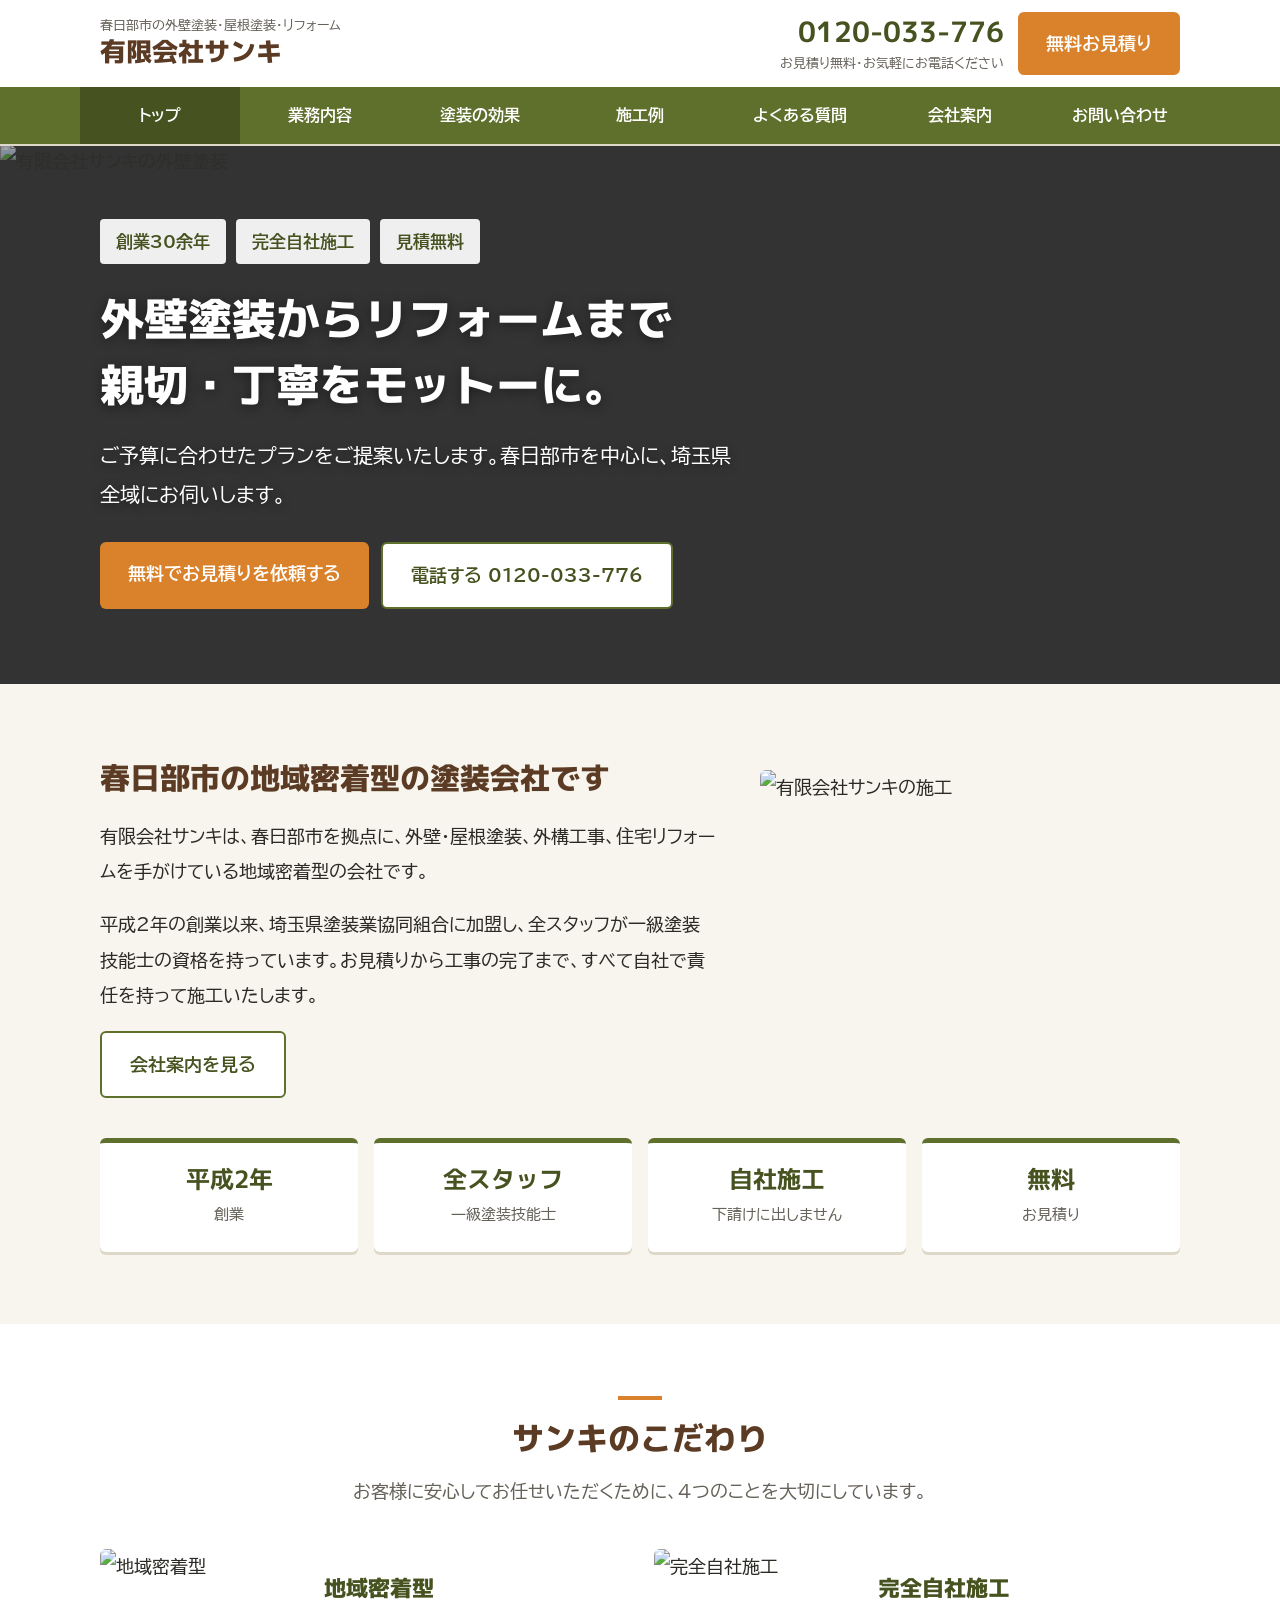
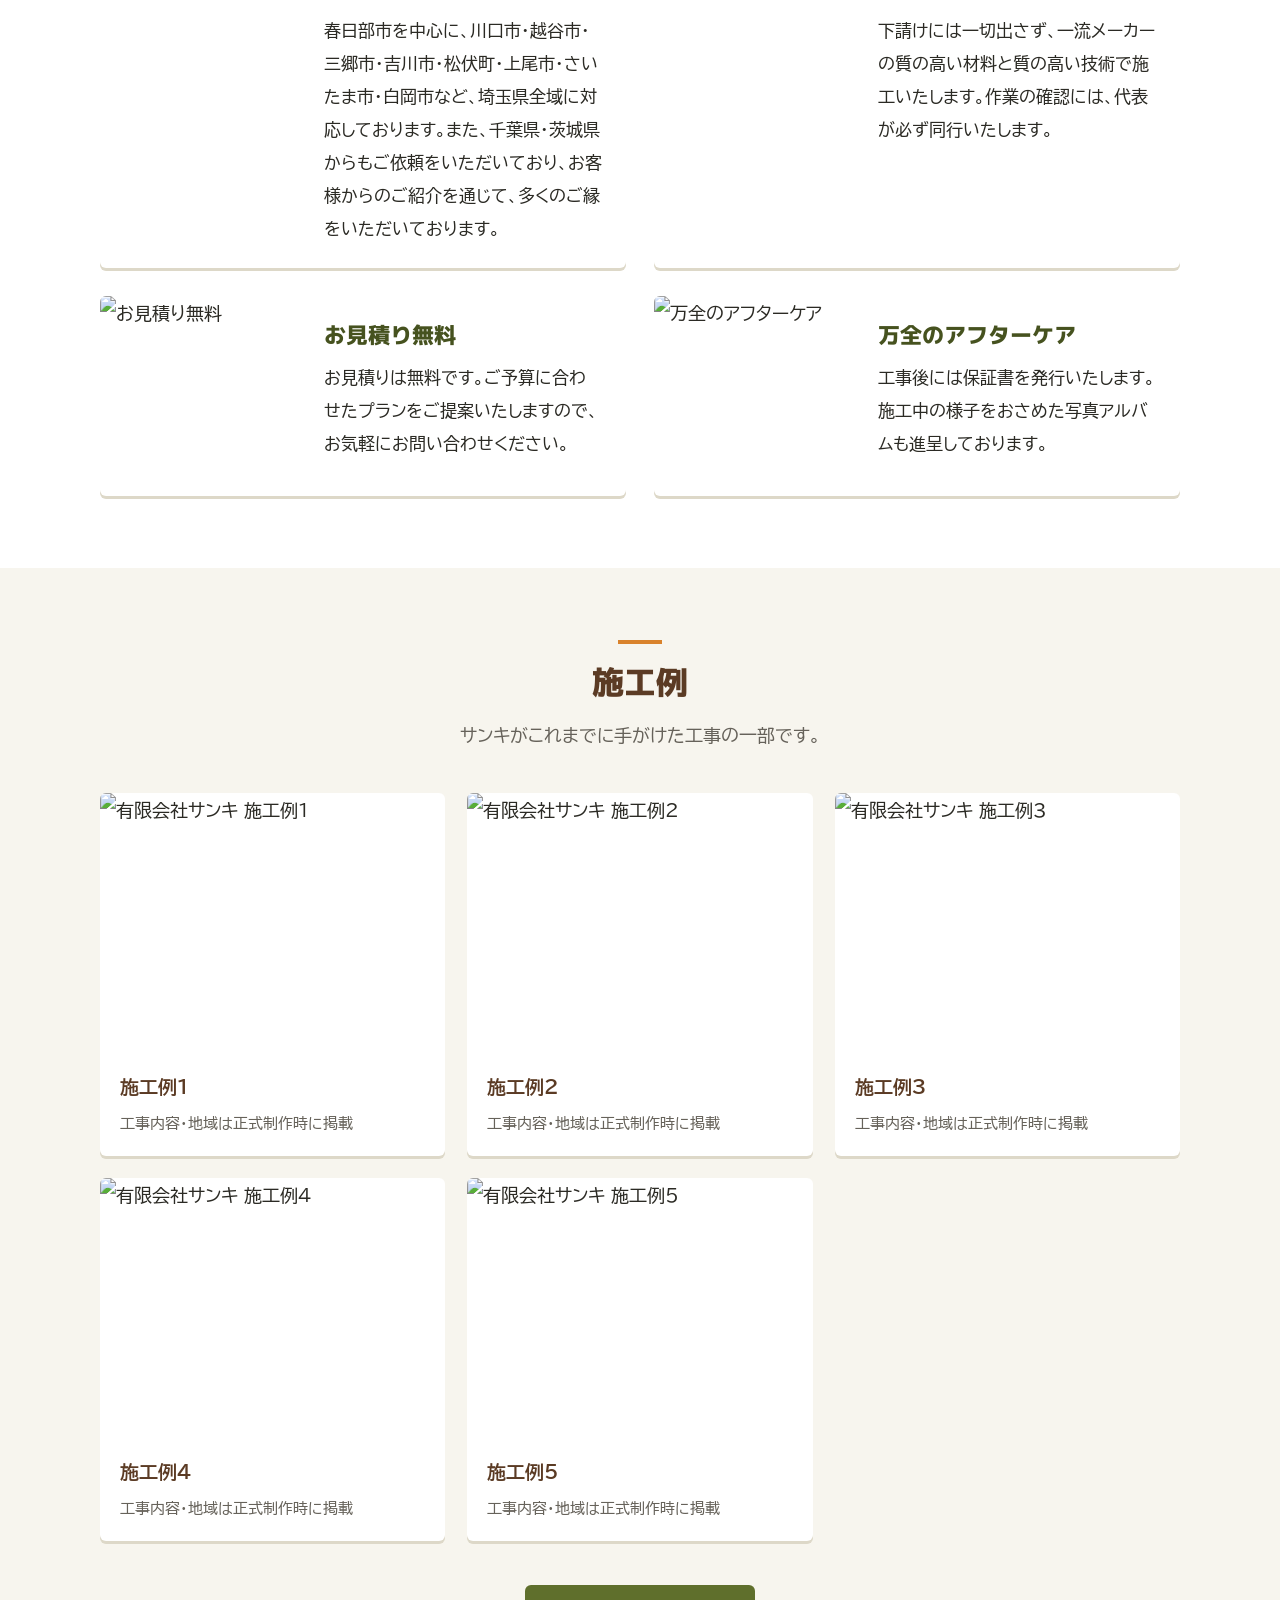
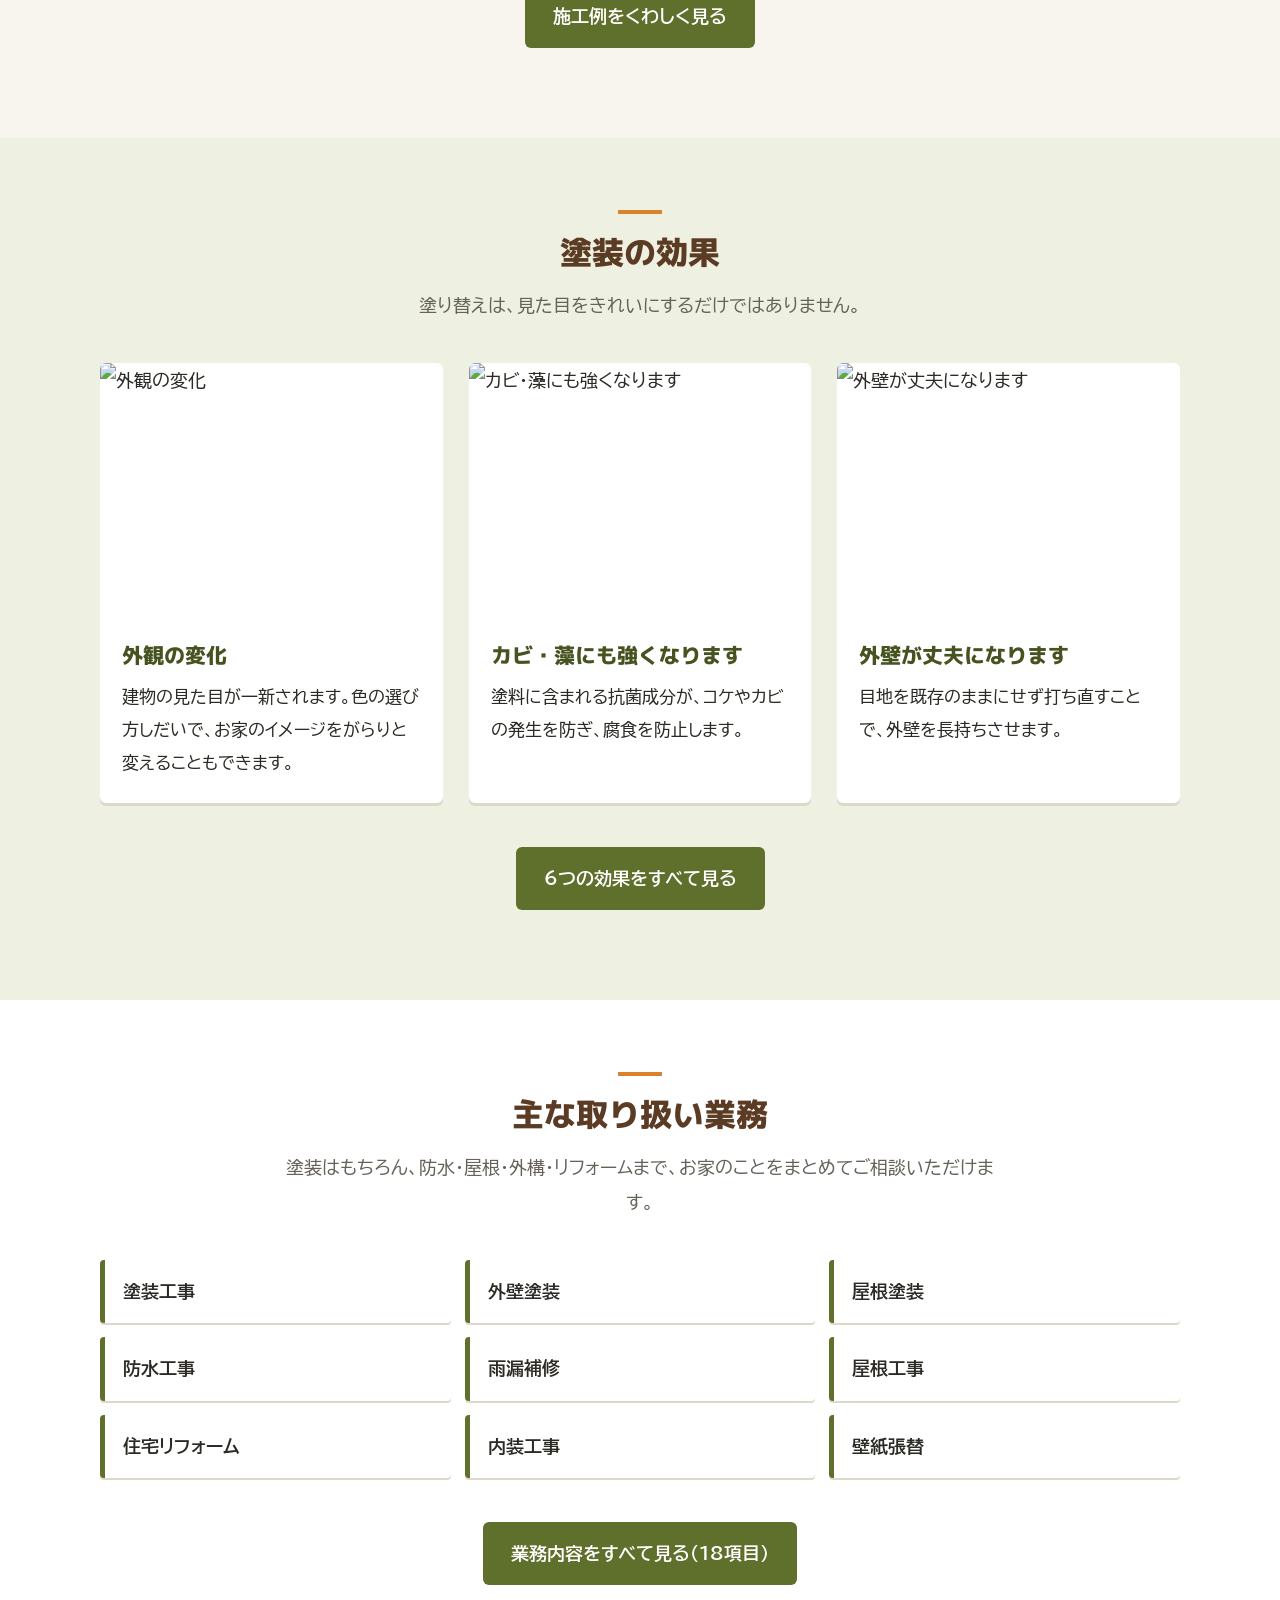
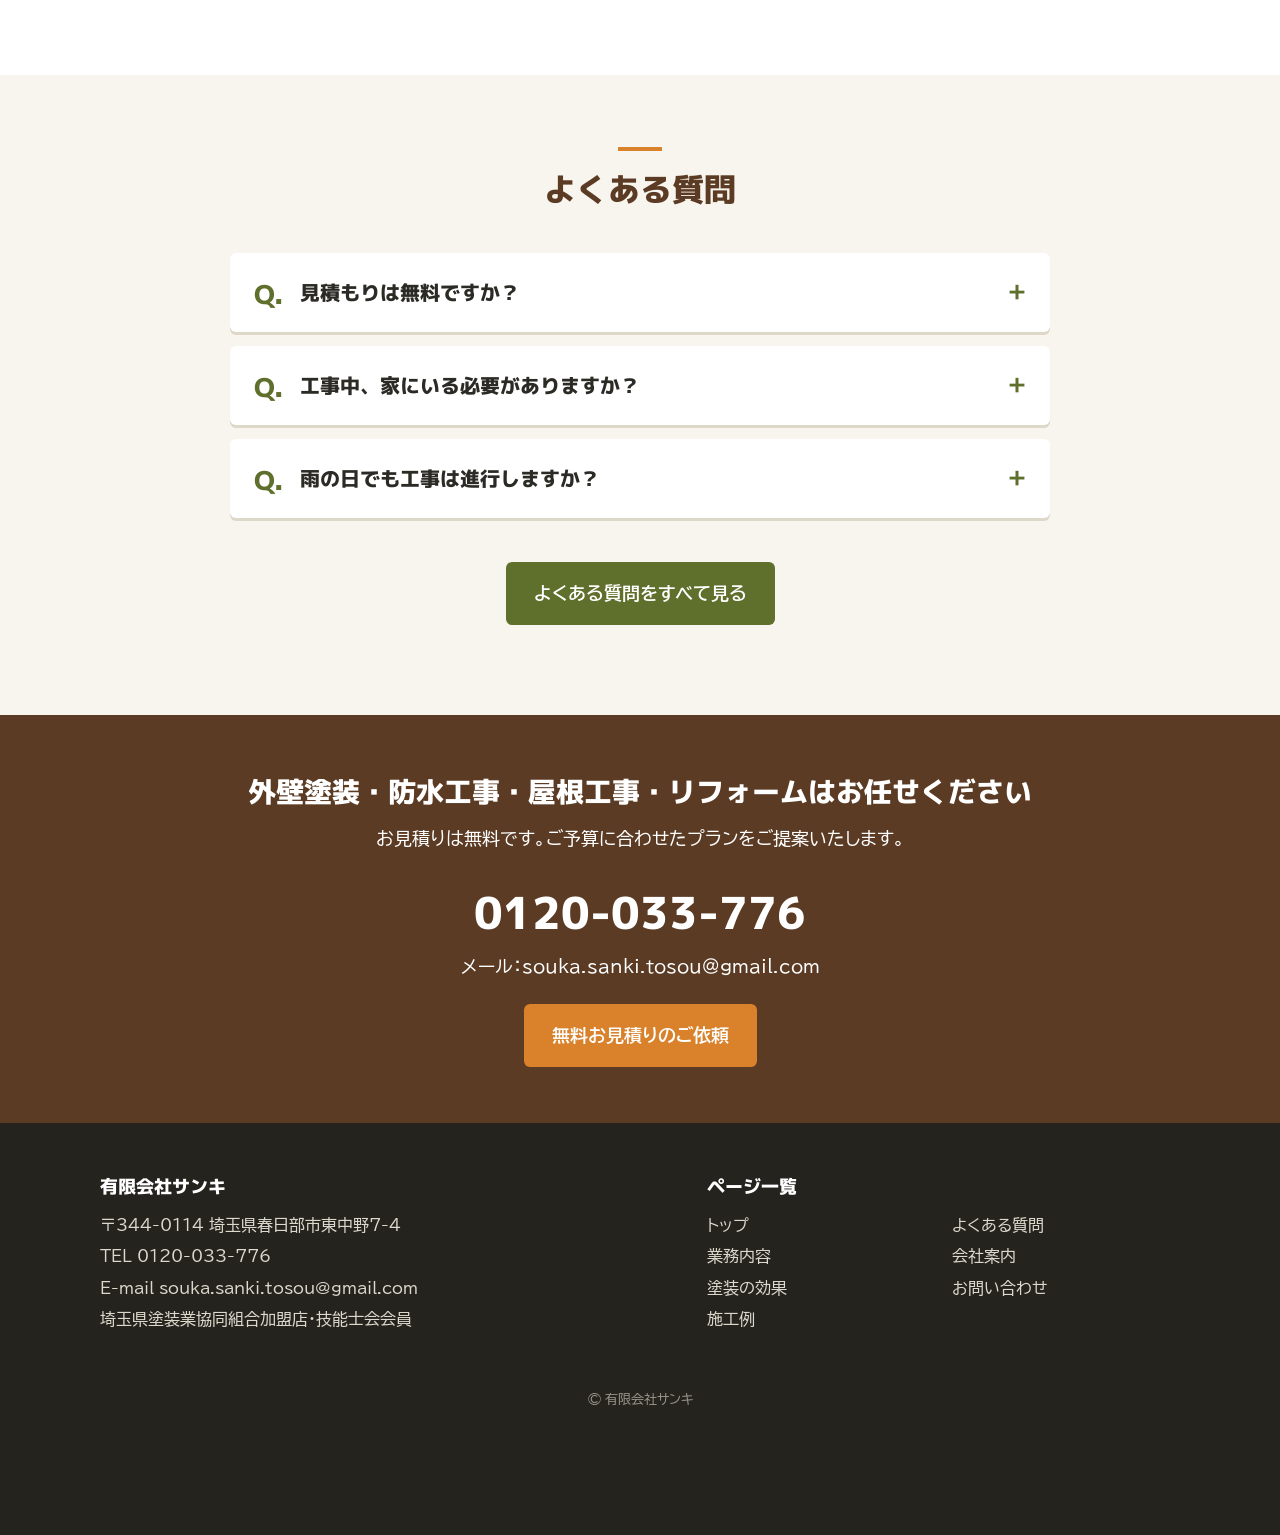
==== index.html @ c10c18aa "有限会社サンキ様 ご提案用デモサイトを追加 Co-Authored-By: Claude Opus 5.5 <noreply@anthropic.com> Claude-Session: https:" ====
<!doctype html>
<html lang="ja">
<head>
<meta charset="utf-8">
<meta name="viewport" content="width=device-width,initial-scale=1">
<title>有限会社サンキ｜春日部市の外壁塗装・屋根塗装・リフォーム</title>
<meta name="description" content="春日部市の外壁塗装・屋根塗装なら有限会社サンキへ。平成2年創業、全スタッフが一級塗装技能士の完全自社施工。お見積りは無料です。">
<meta name="robots" content="noindex,nofollow">
<link rel="preconnect" href="https://fonts.googleapis.com">
<link rel="preconnect" href="https://fonts.gstatic.com" crossorigin>
<link href="https://fonts.googleapis.com/css2?family=BIZ+UDPGothic:wght@400;700&family=M+PLUS+1p:wght@700;800&display=swap" rel="stylesheet">
<link rel="stylesheet" href="style.css">
<script type="application/ld+json">{"@context": "https://schema.org", "@type": "HousePainter", "name": "有限会社サンキ", "description": "春日部市の地域密着型の塗装会社。平成2年創業、埼玉県塗装業協同組合加盟。全スタッフが一級塗装技能士の完全自社施工で、外壁・屋根塗装、防水工事、外構工事、住宅リフォームを手がけています。", "foundingDate": "1990", "telephone": "+81-120-033-776", "email": "souka.sanki.tosou@gmail.com", "founder": {"@type": "Person", "name": "三浦 忠士"}, "address": {"@type": "PostalAddress", "postalCode": "344-0114", "addressRegion": "埼玉県", "addressLocality": "春日部市", "streetAddress": "東中野7-4", "addressCountry": "JP"}, "areaServed": ["埼玉県春日部市", "埼玉県川口市", "埼玉県越谷市", "埼玉県三郷市", "埼玉県吉川市", "埼玉県松伏町", "埼玉県上尾市", "埼玉県さいたま市", "埼玉県白岡市", "埼玉県", "千葉県", "茨城県"], "memberOf": "埼玉県塗装業協同組合", "hasCredential": ["一級塗装技能士", "足場作業主任者"]}</script>
</head>
<body>
<header>
  <div class="hd">
    <a class="logo" href="index.html"><small>春日部市の外壁塗装・屋根塗装・リフォーム</small><strong>有限会社サンキ</strong></a>
    <div class="hd-r">
      <a class="hd-tel" href="tel:0120033776"><b>0120-033-776</b><span>お見積り無料・お気軽にお電話ください</span></a>
      <a class="btn btn-main" href="contact.html">無料お見積り</a>
      <button class="menu-btn" type="button">メニュー</button>
    </div>
  </div>
  <nav class="gnav"><ul><li><a href="index.html" class="on">トップ</a></li><li><a href="service.html">業務内容</a></li><li><a href="effect.html">塗装の効果</a></li><li><a href="works.html">施工例</a></li><li><a href="faq.html">よくある質問</a></li><li><a href="company.html">会社案内</a></li><li><a href="contact.html">お問い合わせ</a></li></ul></nav>
</header>
<main>
<section class="hero"><img src="img/e1.jpg" alt="有限会社サンキの外壁塗装" loading="lazy" onerror="if(!this.dataset.t){this.dataset.t=1;this.src='https://tosou-sanki.com/img/e1.jpg'}">
  <div class="in">
    <div class="tags"><span>創業30余年</span><span>完全自社施工</span><span>見積無料</span></div>
    <h1>外壁塗装からリフォームまで<br>親切・丁寧をモットーに。</h1>
    <p>ご予算に合わせたプランをご提案いたします。春日部市を中心に、埼玉県全域にお伺いします。</p>
    <div class="cta-row"><a class="btn btn-main" href="contact.html">無料でお見積りを依頼する</a><a class="btn btn-line" href="tel:0120033776">電話する 0120-033-776</a></div>
  </div>
</section>

<section class="sec"><div class="wrap">
  <div class="greet">
    <div>
      <h2>春日部市の地域密着型の塗装会社です</h2>
      <p>有限会社サンキは、春日部市を拠点に、外壁・屋根塗装、外構工事、住宅リフォームを手がけている地域密着型の会社です。</p>
      <p>平成2年の創業以来、埼玉県塗装業協同組合に加盟し、全スタッフが一級塗装技能士の資格を持っています。お見積りから工事の完了まで、すべて自社で責任を持って施工いたします。</p>
      <a class="btn btn-line" href="company.html">会社案内を見る</a>
    </div>
    <div><img src="img/e3.jpg" alt="有限会社サンキの施工" loading="lazy" onerror="if(!this.dataset.t){this.dataset.t=1;this.src='https://tosou-sanki.com/img/e3.jpg'}"></div>
  </div>
  <div class="nums">
    <div class="num"><b>平成2年</b><span>創業</span></div>
    <div class="num"><b>全スタッフ</b><span>一級塗装技能士</span></div>
    <div class="num"><b>自社施工</b><span>下請けに出しません</span></div>
    <div class="num"><b>無料</b><span>お見積り</span></div>
  </div>
</div></section>

<section class="sec alt"><div class="wrap">
  <div class="sh"><h2>サンキのこだわり</h2><p>お客様に安心してお任せいただくために、4つのことを大切にしています。</p></div>
  <div class="pt"><div class="item"><img src="img/pa1.jpg" alt="地域密着型" loading="lazy" onerror="if(!this.dataset.t){this.dataset.t=1;this.src='https://tosou-sanki.com/img/pa1.jpg'}"><div><h3>地域密着型</h3><p>春日部市を中心に、川口市・越谷市・三郷市・吉川市・松伏町・上尾市・さいたま市・白岡市など、埼玉県全域に対応しております。また、千葉県・茨城県からもご依頼をいただいており、お客様からのご紹介を通じて、多くのご縁をいただいております。</p></div></div><div class="item"><img src="img/pa2.jpg" alt="完全自社施工" loading="lazy" onerror="if(!this.dataset.t){this.dataset.t=1;this.src='https://tosou-sanki.com/img/pa2.jpg'}"><div><h3>完全自社施工</h3><p>下請けには一切出さず、一流メーカーの質の高い材料と質の高い技術で施工いたします。作業の確認には、代表が必ず同行いたします。</p></div></div><div class="item"><img src="img/pa3.jpg" alt="お見積り無料" loading="lazy" onerror="if(!this.dataset.t){this.dataset.t=1;this.src='https://tosou-sanki.com/img/pa3.jpg'}"><div><h3>お見積り無料</h3><p>お見積りは無料です。ご予算に合わせたプランをご提案いたしますので、お気軽にお問い合わせください。</p></div></div><div class="item"><img src="img/pa4.jpg" alt="万全のアフターケア" loading="lazy" onerror="if(!this.dataset.t){this.dataset.t=1;this.src='https://tosou-sanki.com/img/pa4.jpg'}"><div><h3>万全のアフターケア</h3><p>工事後には保証書を発行いたします。施工中の様子をおさめた写真アルバムも進呈しております。</p></div></div></div>
</div></section>

<section class="sec"><div class="wrap">
  <div class="sh"><h2>施工例</h2><p>サンキがこれまでに手がけた工事の一部です。</p></div>
  <div class="works"><div class="work"><img src="img/e1.jpg" alt="有限会社サンキ 施工例1" loading="lazy" onerror="if(!this.dataset.t){this.dataset.t=1;this.src='https://tosou-sanki.com/img/e1.jpg'}"><div class="cap"><b>施工例1</b><span>工事内容・地域は正式制作時に掲載</span></div></div><div class="work"><img src="img/e2.jpg" alt="有限会社サンキ 施工例2" loading="lazy" onerror="if(!this.dataset.t){this.dataset.t=1;this.src='https://tosou-sanki.com/img/e2.jpg'}"><div class="cap"><b>施工例2</b><span>工事内容・地域は正式制作時に掲載</span></div></div><div class="work"><img src="img/e3.jpg" alt="有限会社サンキ 施工例3" loading="lazy" onerror="if(!this.dataset.t){this.dataset.t=1;this.src='https://tosou-sanki.com/img/e3.jpg'}"><div class="cap"><b>施工例3</b><span>工事内容・地域は正式制作時に掲載</span></div></div><div class="work"><img src="img/e4.jpg" alt="有限会社サンキ 施工例4" loading="lazy" onerror="if(!this.dataset.t){this.dataset.t=1;this.src='https://tosou-sanki.com/img/e4.jpg'}"><div class="cap"><b>施工例4</b><span>工事内容・地域は正式制作時に掲載</span></div></div><div class="work"><img src="img/e5.jpg" alt="有限会社サンキ 施工例5" loading="lazy" onerror="if(!this.dataset.t){this.dataset.t=1;this.src='https://tosou-sanki.com/img/e5.jpg'}"><div class="cap"><b>施工例5</b><span>工事内容・地域は正式制作時に掲載</span></div></div></div>
  <p class="center mt"><a class="btn btn-ol" href="works.html">施工例をくわしく見る</a></p>
</div></section>

<section class="sec ol"><div class="wrap">
  <div class="sh"><h2>塗装の効果</h2><p>塗り替えは、見た目をきれいにするだけではありません。</p></div>
  <div class="eff"><div class="c"><img src="img/p1a.jpg" alt="外観の変化" loading="lazy" onerror="if(!this.dataset.t){this.dataset.t=1;this.src='https://tosou-sanki.com/img/p1a.jpg'}"><div><h3>外観の変化</h3><p>建物の見た目が一新されます。色の選び方しだいで、お家のイメージをがらりと変えることもできます。</p></div></div><div class="c"><img src="img/p3.jpg" alt="カビ・藻にも強くなります" loading="lazy" onerror="if(!this.dataset.t){this.dataset.t=1;this.src='https://tosou-sanki.com/img/p3.jpg'}"><div><h3>カビ・藻にも強くなります</h3><p>塗料に含まれる抗菌成分が、コケやカビの発生を防ぎ、腐食を防止します。</p></div></div><div class="c"><img src="img/p4.jpg" alt="外壁が丈夫になります" loading="lazy" onerror="if(!this.dataset.t){this.dataset.t=1;this.src='https://tosou-sanki.com/img/p4.jpg'}"><div><h3>外壁が丈夫になります</h3><p>目地を既存のままにせず打ち直すことで、外壁を長持ちさせます。</p></div></div></div>
  <p class="center mt"><a class="btn btn-ol" href="effect.html">6つの効果をすべて見る</a></p>
</div></section>

<section class="sec alt"><div class="wrap">
  <div class="sh"><h2>主な取り扱い業務</h2><p>塗装はもちろん、防水・屋根・外構・リフォームまで、お家のことをまとめてご相談いただけます。</p></div>
  <ul class="svc" style="padding:0;margin:0"><li>塗装工事</li><li>外壁塗装</li><li>屋根塗装</li><li>防水工事</li><li>雨漏補修</li><li>屋根工事</li><li>住宅リフォーム</li><li>内装工事</li><li>壁紙張替</li></ul>
  <p class="center mt"><a class="btn btn-ol" href="service.html">業務内容をすべて見る（18項目）</a></p>
</div></section>

<section class="sec"><div class="wrap narrow">
  <div class="sh"><h2>よくある質問</h2></div>
  <details class="qa"><summary>見積もりは無料ですか？</summary><div class="a"><p>はい、お見積もりは無料です。お気軽にお問い合わせください。</p></div></details><details class="qa"><summary>工事中、家にいる必要がありますか？</summary><div class="a"><p>基本的には在宅の必要はありませんが、事前に工事内容について打ち合わせをさせていただきます。</p></div></details><details class="qa"><summary>雨の日でも工事は進行しますか？</summary><div class="a"><p>雨天時は塗料の乾燥や仕上がりに影響があるため、工事を中止する場合があります。天候に合わせてスケジュールを調整します。</p></div></details>
  <p class="center mt"><a class="btn btn-ol" href="faq.html">よくある質問をすべて見る</a></p>
</div></section>

</main>
<div class="cta"><div class="wrap">
  <h2>外壁塗装・防水工事・屋根工事・リフォームはお任せください</h2>
  <p>お見積りは無料です。ご予算に合わせたプランをご提案いたします。</p>
  <a class="t" href="tel:0120033776">0120-033-776</a>
  <p>メール：souka.sanki.tosou@gmail.com</p>
  <div class="cta-row" style="justify-content:center"><a class="btn btn-main" href="contact.html">無料お見積りのご依頼</a></div>
</div></div>
<footer><div class="wrap">
  <div class="fg">
    <div><h4>有限会社サンキ</h4><p>〒344-0114 埼玉県春日部市東中野7-4<br>TEL 0120-033-776<br>E-mail souka.sanki.tosou@gmail.com<br>埼玉県塗装業協同組合加盟店・技能士会会員</p></div>
    <div><h4>ページ一覧</h4><ul>
      <li><a href="index.html">トップ</a></li><li><a href="service.html">業務内容</a></li><li><a href="effect.html">塗装の効果</a></li>
      <li><a href="works.html">施工例</a></li><li><a href="faq.html">よくある質問</a></li><li><a href="company.html">会社案内</a></li><li><a href="contact.html">お問い合わせ</a></li>
    </ul></div>
  </div>
  <p class="copy">&copy; 有限会社サンキ</p>
</div></footer>
<div class="sp-bar"><a class="a" href="tel:0120033776">電話する</a><a class="b" href="contact.html">無料お見積り</a></div>
<script src="main.js"></script>
</body>
</html>
---- style.css ----
:root{--bg:#f7f5ee;--paper:#fff;--ink:#2b2a24;--soft:#66625a;--line:#ddd8c8;
--olive:#5f6f2c;--olive-dk:#46521f;--olive-lt:#eef1e1;--brown:#5b3b24;--brown-lt:#f3ebe2;--accent:#d9822b}
*{box-sizing:border-box}
html{scroll-behavior:smooth}
body{margin:0;background:var(--bg);color:var(--ink);font-family:"BIZ UDPGothic","Hiragino Sans","Yu Gothic",sans-serif;font-size:18px;line-height:1.95;-webkit-text-size-adjust:100%}
img{max-width:100%;height:auto;display:block}
a{color:var(--olive-dk)}
h1,h2,h3,h4{font-family:"M PLUS 1p","BIZ UDPGothic",sans-serif;font-weight:800;line-height:1.5;margin:0}
p{margin:0 0 1em}
.wrap{max-width:1120px;margin:0 auto;padding:0 20px}
.narrow{max-width:860px}
header{background:var(--paper);position:sticky;top:0;z-index:40;box-shadow:0 2px 0 var(--line)}
.hd{display:flex;align-items:center;justify-content:space-between;gap:16px;padding:12px 20px;max-width:1120px;margin:0 auto}
.logo{text-decoration:none;color:var(--ink);line-height:1.3}
.logo small{display:block;font-size:13px;color:var(--soft)}
.logo strong{font-family:"M PLUS 1p",sans-serif;font-weight:800;font-size:26px;color:var(--brown)}
.hd-r{display:flex;align-items:center;gap:14px}
.hd-tel{text-decoration:none;text-align:right;color:var(--ink);line-height:1.3}
.hd-tel b{display:block;font-size:28px;color:var(--olive-dk);font-family:"M PLUS 1p",sans-serif}
.hd-tel span{font-size:13px;color:var(--soft)}
.btn{display:inline-block;text-decoration:none;font-weight:700;border-radius:6px;padding:14px 28px;font-size:18px;text-align:center}
.btn-main{background:var(--accent);color:#fff}
.btn-main:hover{filter:brightness(.93)}
.btn-ol{background:var(--olive);color:#fff}
.btn-line{border:2px solid var(--olive);color:var(--olive-dk);background:#fff}
nav.gnav{background:var(--olive)}
nav.gnav ul{list-style:none;margin:0 auto;padding:0;display:flex;max-width:1120px}
nav.gnav li{flex:1}
nav.gnav a{display:block;text-align:center;color:#fff;text-decoration:none;padding:13px 4px;font-weight:700;font-size:16px}
nav.gnav a:hover,nav.gnav a.on{background:var(--olive-dk)}
.menu-btn{display:none}

.hero{position:relative;min-height:540px;display:flex;align-items:center;overflow:hidden;background:#333}
.hero>img{position:absolute;inset:0;width:100%;height:100%;object-fit:cover;opacity:.55}
.hero .in{position:relative;color:#fff;padding:60px 20px;max-width:1120px;margin:0 auto;width:100%}
.hero .tags{display:flex;flex-wrap:wrap;gap:10px;margin-bottom:22px}
.hero .tags span{background:rgba(255,255,255,.92);color:var(--olive-dk);font-weight:800;border-radius:4px;padding:6px 16px;font-size:17px}
.hero h1{font-size:44px;line-height:1.5;text-shadow:0 2px 12px rgba(0,0,0,.45);margin-bottom:18px}
.hero p{font-size:20px;text-shadow:0 2px 8px rgba(0,0,0,.5);margin-bottom:28px;max-width:640px}
.cta-row{display:flex;flex-wrap:wrap;gap:12px}

.ptitle{background:var(--olive);color:#fff}
.ptitle .wrap{padding-top:44px;padding-bottom:44px}
.ptitle h1{font-size:36px}
.ptitle p{margin:10px 0 0;opacity:.95}
.crumb{font-size:14px;margin-bottom:8px;opacity:.9}
.crumb a{color:#fff}

section.sec{padding:72px 0}
section.alt{background:var(--paper)}
section.ol{background:var(--olive-lt)}
.sh{margin-bottom:40px;text-align:center}
.sh h2{font-size:32px;color:var(--brown)}
.sh h2::before{content:"";display:block;width:44px;height:4px;background:var(--accent);margin:0 auto 14px}
.sh p{color:var(--soft);margin:12px auto 0;max-width:720px}

.greet{display:grid;grid-template-columns:1fr 420px;gap:44px;align-items:center}
.greet img{border-radius:6px;width:100%;aspect-ratio:4/3;object-fit:cover}
.greet h2{font-size:30px;color:var(--brown);margin-bottom:18px}
.nums{display:grid;grid-template-columns:repeat(4,1fr);gap:16px;margin-top:40px}
.num{background:var(--paper);border-top:5px solid var(--olive);border-radius:6px;padding:20px 12px;text-align:center;box-shadow:0 3px 0 var(--line)}
.num b{display:block;font-family:"M PLUS 1p",sans-serif;font-size:24px;color:var(--olive-dk);line-height:1.4}
.num span{font-size:15px;color:var(--soft)}

.pt{display:grid;grid-template-columns:repeat(2,1fr);gap:28px}
.pt .item{background:var(--paper);border-radius:6px;overflow:hidden;box-shadow:0 3px 0 var(--line);display:grid;grid-template-columns:200px 1fr}
.pt .item img{width:100%;height:100%;object-fit:cover;min-height:200px}
.pt .item div{padding:22px 24px}
.pt h3{font-size:22px;color:var(--olive-dk);margin-bottom:10px}
.pt p{font-size:17px;margin:0}

.svc{display:grid;grid-template-columns:repeat(3,1fr);gap:14px}
.svc li{list-style:none;background:var(--paper);border-left:5px solid var(--olive);border-radius:4px;padding:14px 18px;font-weight:700;box-shadow:0 2px 0 var(--line)}
.svc-groups{display:grid;grid-template-columns:repeat(3,1fr);gap:24px}
.grp{background:var(--paper);border-radius:6px;padding:26px;box-shadow:0 3px 0 var(--line)}
.grp h3{font-size:22px;color:var(--brown);margin-bottom:12px;padding-bottom:10px;border-bottom:2px dashed var(--line)}
.grp ul{margin:0;padding-left:1.2em}
.grp li{margin-bottom:4px}
.targets{display:flex;flex-wrap:wrap;gap:10px;justify-content:center}
.targets span{background:var(--paper);border:2px solid var(--olive);color:var(--olive-dk);font-weight:700;border-radius:999px;padding:6px 20px}

.eff{display:grid;grid-template-columns:repeat(3,1fr);gap:26px}
.eff .c{background:var(--paper);border-radius:6px;overflow:hidden;box-shadow:0 3px 0 var(--line)}
.eff .c img{width:100%;aspect-ratio:4/3;object-fit:cover}
.eff .c div{padding:20px 22px 24px}
.eff h3{font-size:21px;color:var(--olive-dk);margin-bottom:8px}
.eff p{font-size:17px;margin:0}

.works{display:grid;grid-template-columns:repeat(3,1fr);gap:22px}
.works.big{grid-template-columns:repeat(2,1fr);gap:30px}
.work{background:var(--paper);border-radius:6px;overflow:hidden;box-shadow:0 3px 0 var(--line)}
.work img{width:100%;aspect-ratio:4/3;object-fit:cover}
.work .cap{padding:16px 20px}
.work .cap b{display:block;font-size:19px;color:var(--brown)}
.work .cap span{font-size:15px;color:var(--soft)}
.memo{background:#fff8e8;border:2px dashed var(--accent);border-radius:6px;padding:18px 22px;font-size:16px;margin-top:30px}
.memo b{color:#a85d14}

details.qa{background:var(--paper);border-radius:6px;margin-bottom:14px;box-shadow:0 3px 0 var(--line)}
details.qa summary{list-style:none;cursor:pointer;padding:20px 56px 20px 70px;position:relative;font-weight:800;font-size:20px;font-family:"M PLUS 1p",sans-serif}
details.qa summary::-webkit-details-marker{display:none}
details.qa summary::before{content:"Q.";position:absolute;left:24px;top:16px;font-size:26px;color:var(--olive)}
details.qa summary::after{content:"＋";position:absolute;right:22px;top:18px;color:var(--olive);font-size:22px}
details.qa[open] summary::after{content:"－"}
details.qa .a{padding:0 26px 22px 70px;position:relative}
details.qa .a::before{content:"A.";position:absolute;left:24px;top:-6px;font-size:26px;font-weight:800;color:var(--brown);font-family:"M PLUS 1p",sans-serif}

table.info{width:100%;border-collapse:collapse;background:var(--paper)}
table.info th,table.info td{padding:18px 22px;border-bottom:1px solid var(--line);text-align:left;vertical-align:top}
table.info th{width:200px;background:var(--olive-lt);color:var(--olive-dk)}
.map{margin-top:30px;border-radius:6px;overflow:hidden}
.map iframe{display:block;width:100%;height:380px;border:0}
h3.sub{font-size:24px;color:var(--brown);margin:0 0 20px;padding-left:14px;border-left:6px solid var(--olive)}

.tel-box{background:var(--paper);border-radius:6px;padding:30px;text-align:center;box-shadow:0 3px 0 var(--line);margin-bottom:30px}
.tel-box a.t{font-size:40px;font-weight:800;color:var(--olive-dk);text-decoration:none;font-family:"M PLUS 1p",sans-serif}
.tel-box p{margin:4px 0}
.form{background:var(--paper);border-radius:6px;padding:36px;box-shadow:0 3px 0 var(--line)}
.form label{display:block;font-weight:700;margin-bottom:8px}
.form .req{background:var(--accent);color:#fff;font-size:13px;border-radius:4px;padding:1px 8px;margin-left:8px}
.form .opt{background:#999;color:#fff;font-size:13px;border-radius:4px;padding:1px 8px;margin-left:8px}
.form input,.form textarea{width:100%;font:inherit;padding:14px 16px;border:2px solid var(--line);border-radius:6px;margin-bottom:22px;background:#fffef9}
.form input:focus,.form textarea:focus{outline:none;border-color:var(--olive)}
.form textarea{min-height:170px}
.form button{display:block;margin:6px auto 0;font:inherit;font-weight:700;font-size:20px;background:var(--accent);color:#fff;border:none;border-radius:6px;padding:16px 60px;cursor:pointer}
.demo-note{display:none;margin-top:16px;background:var(--olive-lt);color:var(--olive-dk);border-radius:6px;padding:14px;text-align:center;font-weight:700}

.cta{background:var(--brown);color:#fff;padding:56px 0;text-align:center}
.cta h2{font-size:28px;margin-bottom:8px}
.cta .t{display:inline-block;font-size:44px;font-weight:800;color:#fff;text-decoration:none;font-family:"M PLUS 1p",sans-serif;line-height:1.3;margin:8px 0}
.cta p{margin:0 0 20px}
.cta .btn-line{border-color:#fff}
footer{background:#24231e;color:#dcd8cc;padding:50px 0 110px;font-size:16px}
footer .fg{display:grid;grid-template-columns:1.2fr 1fr;gap:40px}
footer h4{color:#fff;font-size:18px;margin-bottom:10px}
footer a{color:#dcd8cc;text-decoration:none}
footer ul{list-style:none;margin:0;padding:0;columns:2}
footer .copy{text-align:center;margin-top:36px;font-size:13px;color:#99958a}
.sp-bar{display:none}
.center{text-align:center}
.mt{margin-top:44px}

@media (max-width:900px){
  body{font-size:17px}
  .logo strong{font-size:22px}
  .hd-tel,.hd-r .btn{display:none}
  .menu-btn{display:block;background:var(--olive);color:#fff;border:none;border-radius:6px;font:inherit;font-weight:700;font-size:15px;padding:8px 14px}
  nav.gnav{display:none}
  nav.gnav.open{display:block}
  nav.gnav ul{flex-direction:column}
  nav.gnav a{text-align:left;padding:13px 20px;border-top:1px solid rgba(255,255,255,.2)}
  .hero{min-height:480px}
  .hero h1{font-size:29px}
  .hero p{font-size:17px}
  .ptitle h1{font-size:27px}
  .ptitle .wrap{padding-top:30px;padding-bottom:30px}
  section.sec{padding:50px 0}
  .sh h2{font-size:25px}
  .greet{grid-template-columns:1fr}
  .nums{grid-template-columns:1fr 1fr}
  .pt,.eff,.works,.works.big,.svc-groups{grid-template-columns:1fr}
  .pt .item{grid-template-columns:1fr}
  .pt .item img{aspect-ratio:16/9;min-height:0}
  .svc{grid-template-columns:1fr 1fr}
  .svc li{padding:12px 12px;font-size:16px}
  details.qa summary{font-size:18px;padding:18px 44px 18px 62px}
  details.qa summary::before{left:18px}
  details.qa .a{padding:0 18px 20px 62px}
  details.qa .a::before{left:18px}
  table.info th,table.info td{display:block;width:auto}
  table.info th{padding:12px 18px}
  table.info td{padding:10px 18px 18px}
  .form{padding:24px 18px}
  .tel-box a.t,.cta .t{font-size:32px}
  footer .fg{grid-template-columns:1fr}
  .sp-bar{display:grid;grid-template-columns:1fr 1fr;position:fixed;left:0;right:0;bottom:0;z-index:50;box-shadow:0 -4px 14px rgba(0,0,0,.12)}
  .sp-bar a{display:block;text-align:center;color:#fff;font-weight:700;text-decoration:none;padding:14px 4px;font-size:17px}
  .sp-bar .a{background:var(--accent)}
  .sp-bar .b{background:var(--olive)}
}
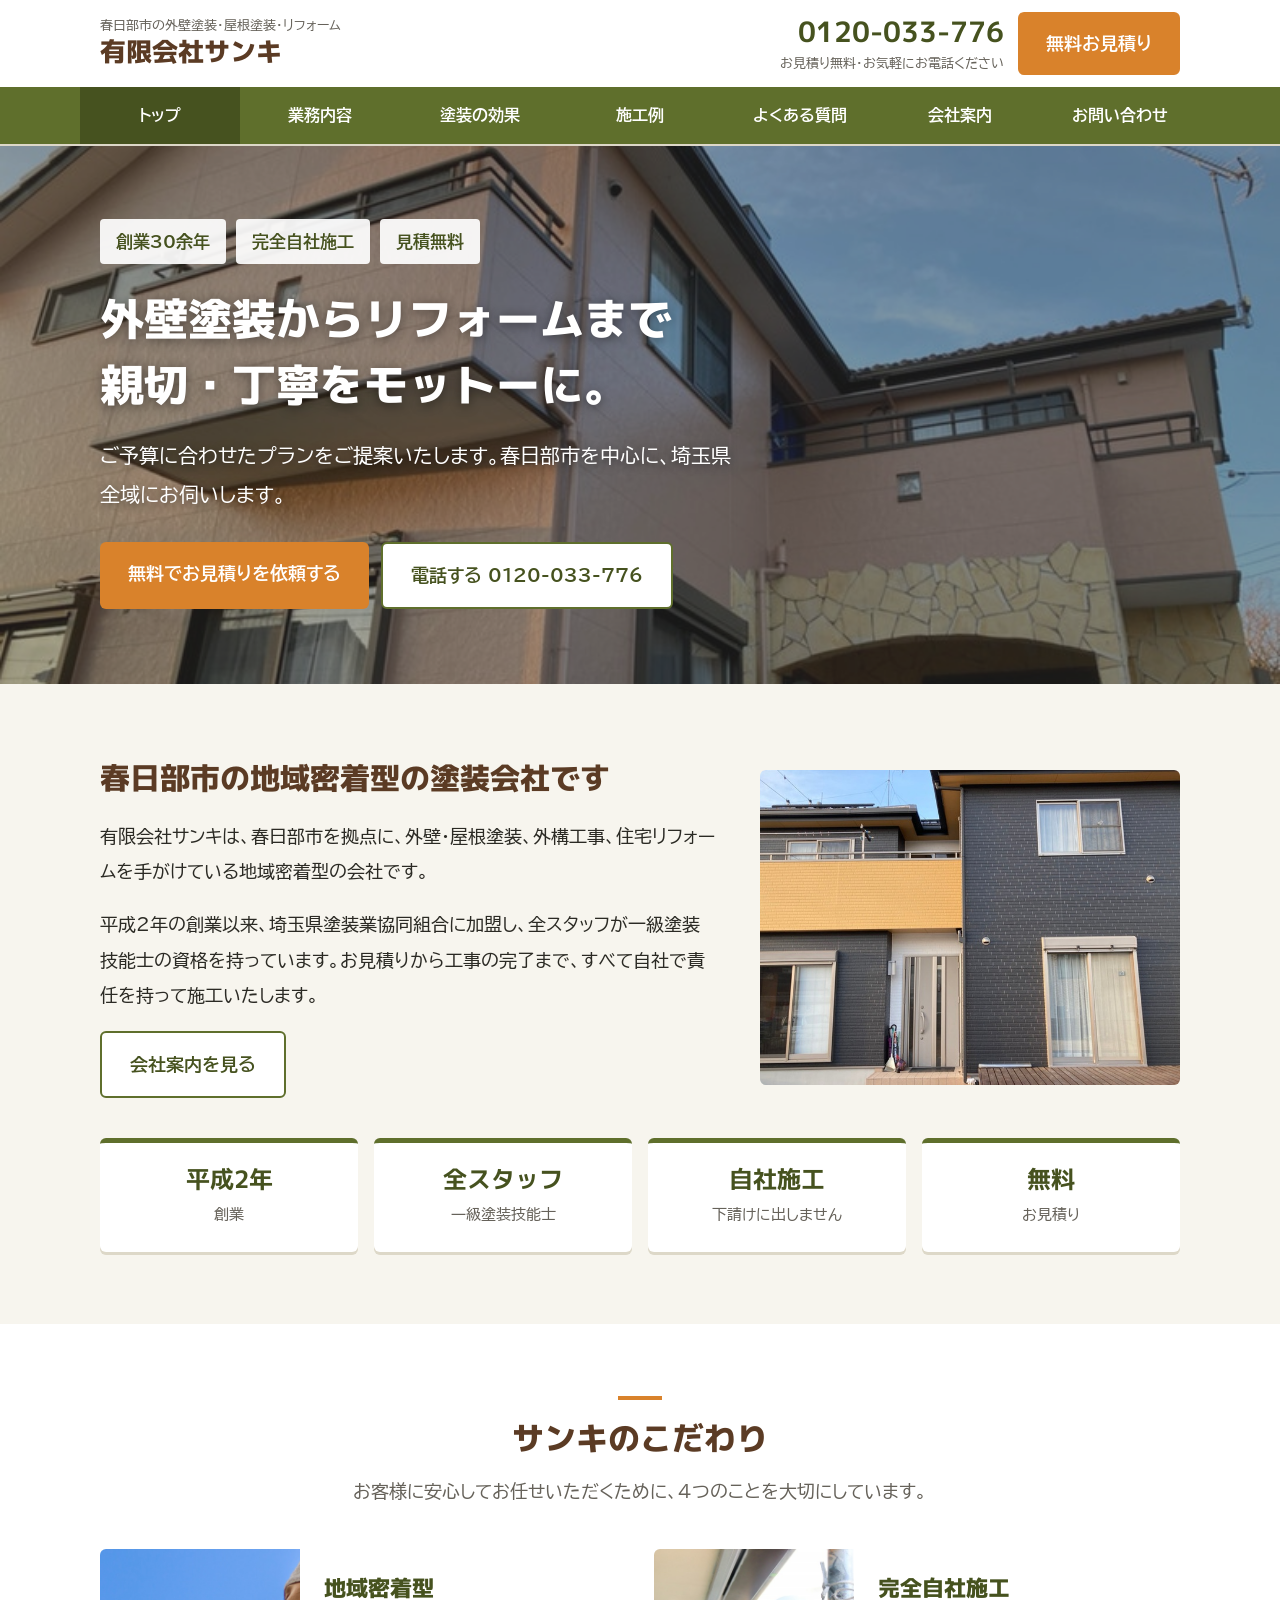
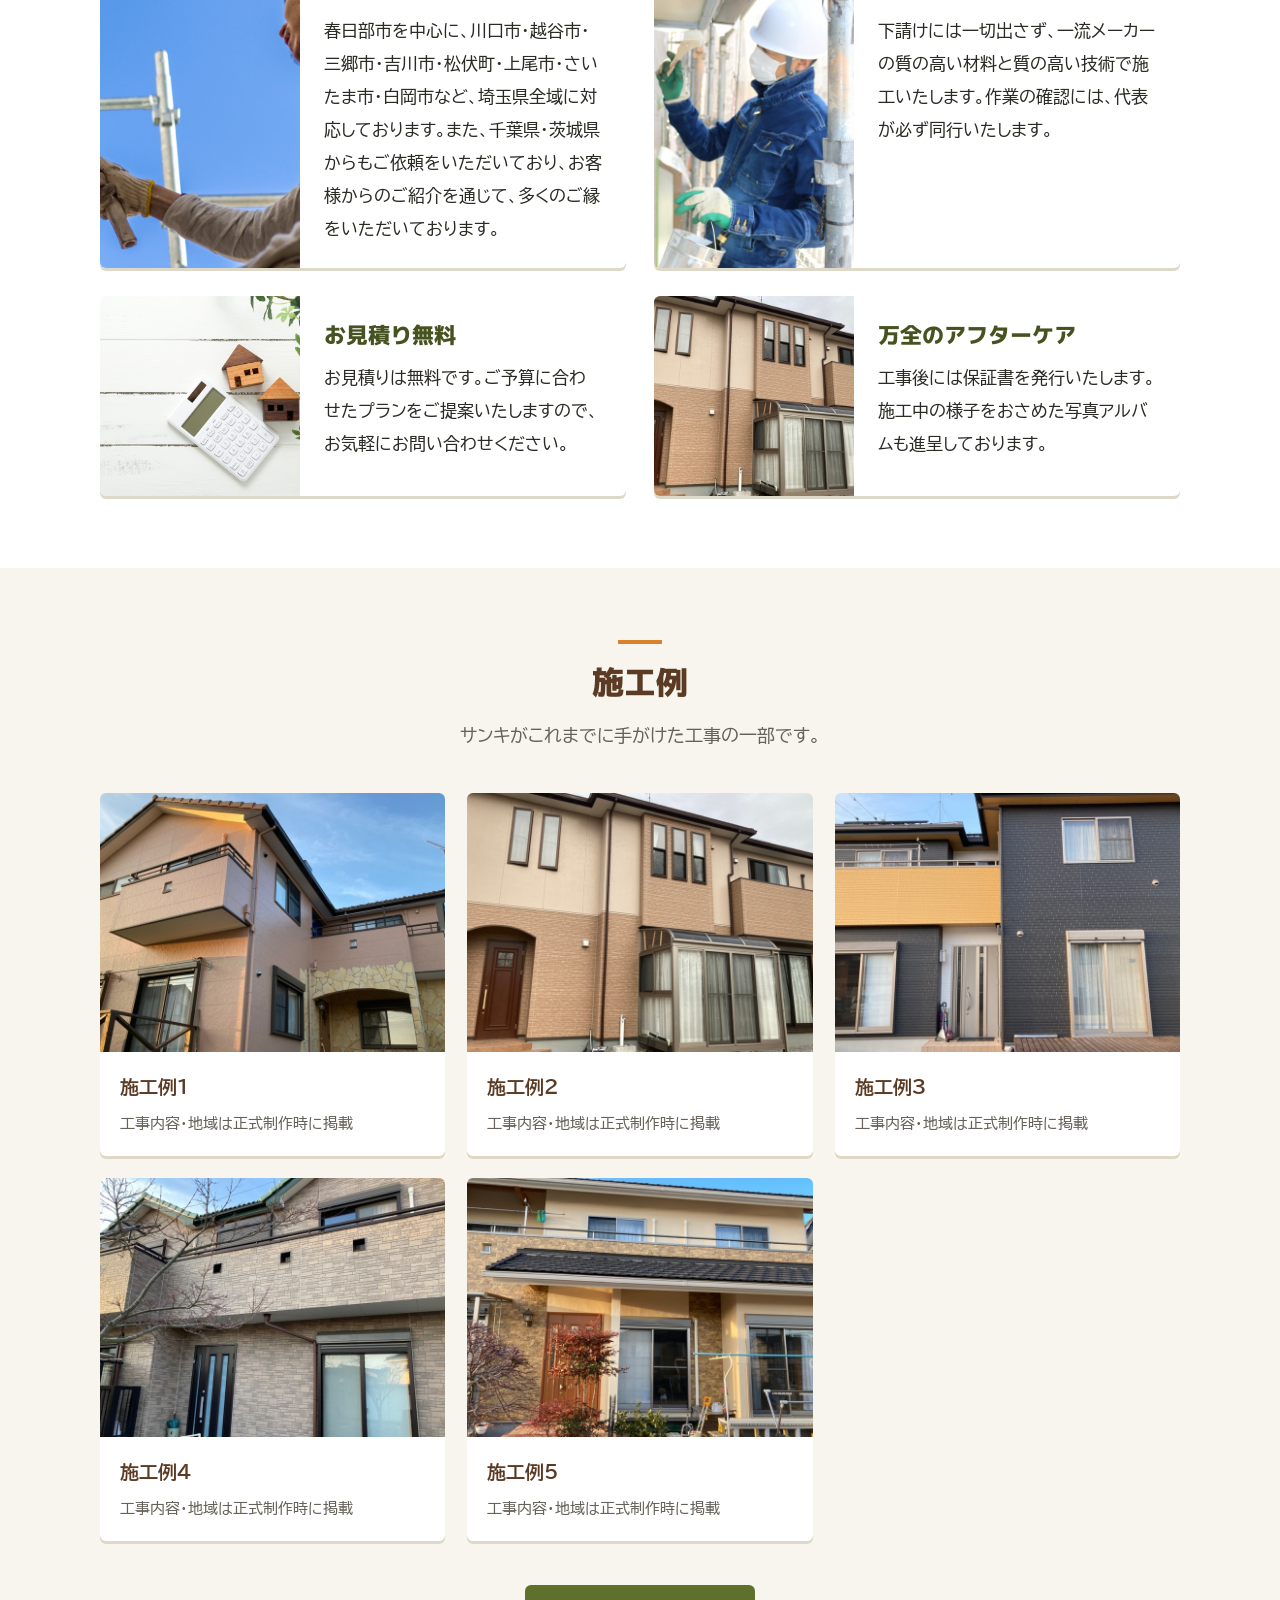
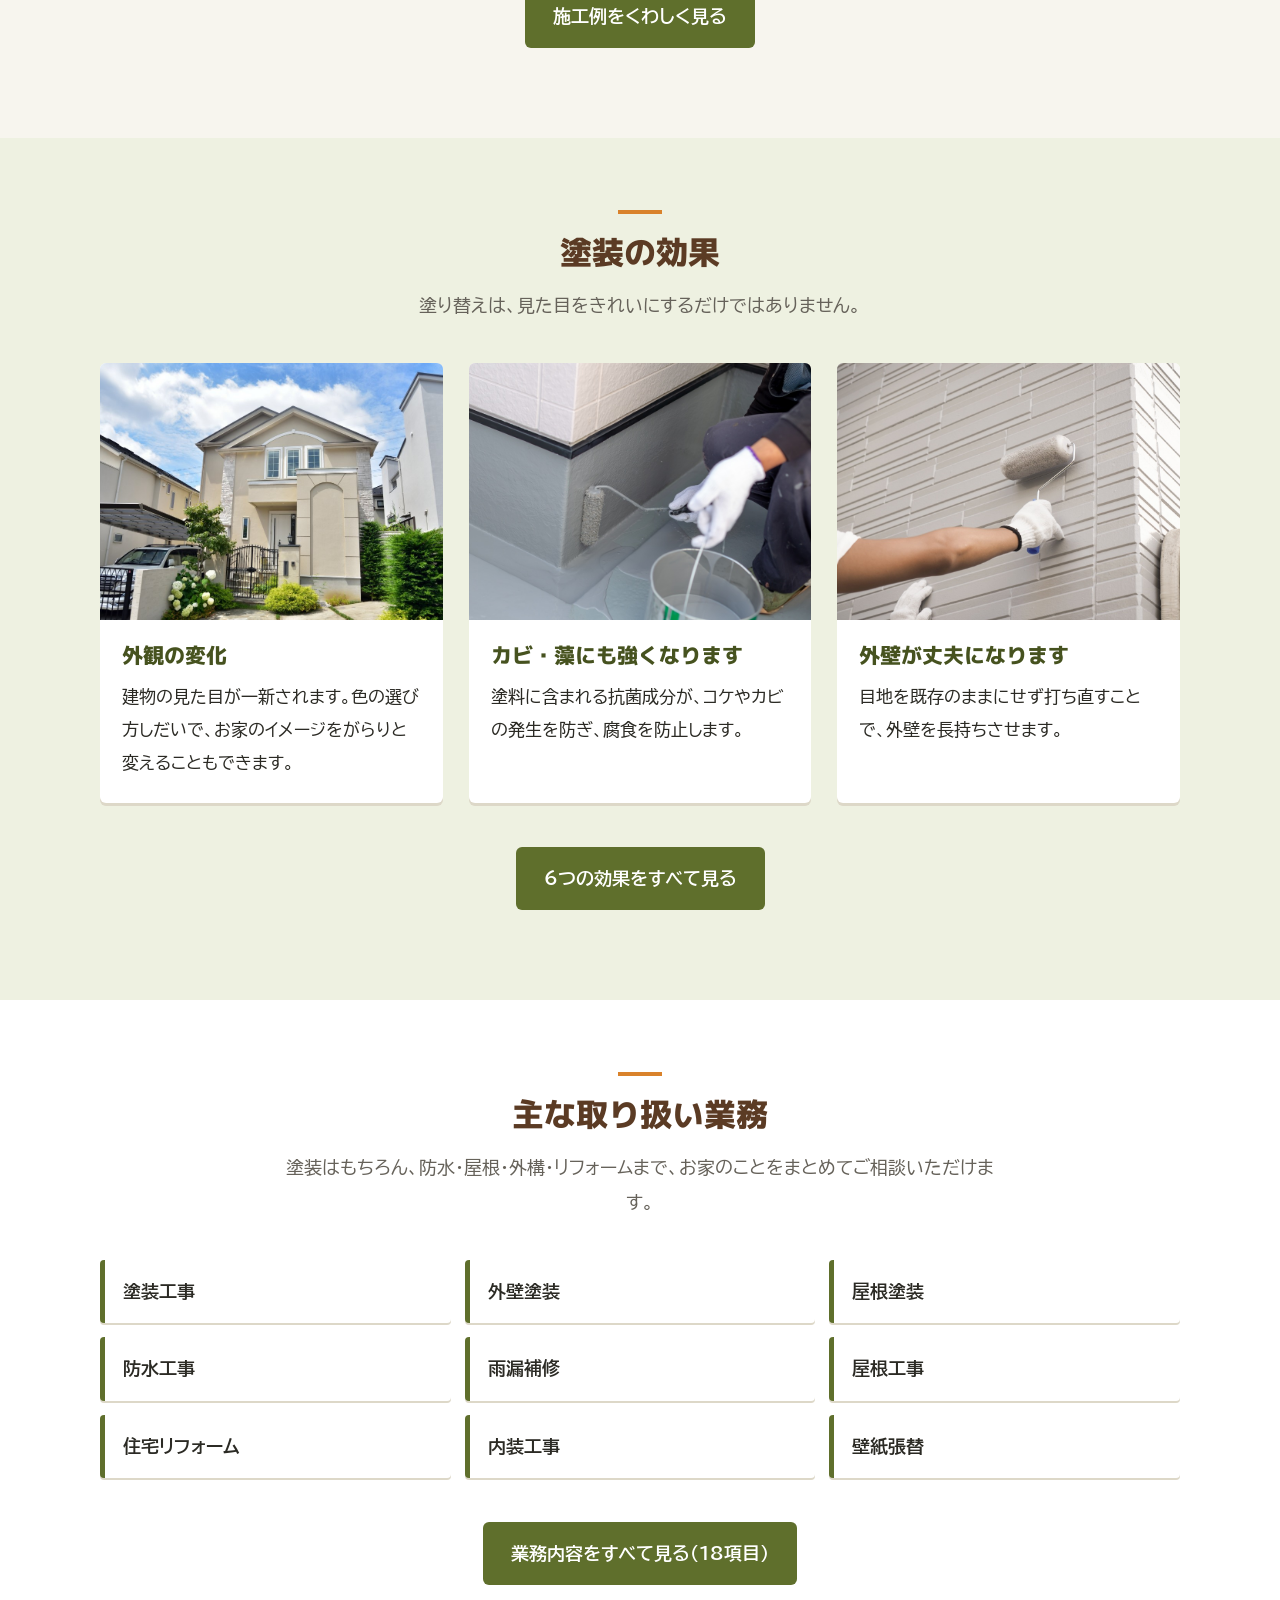
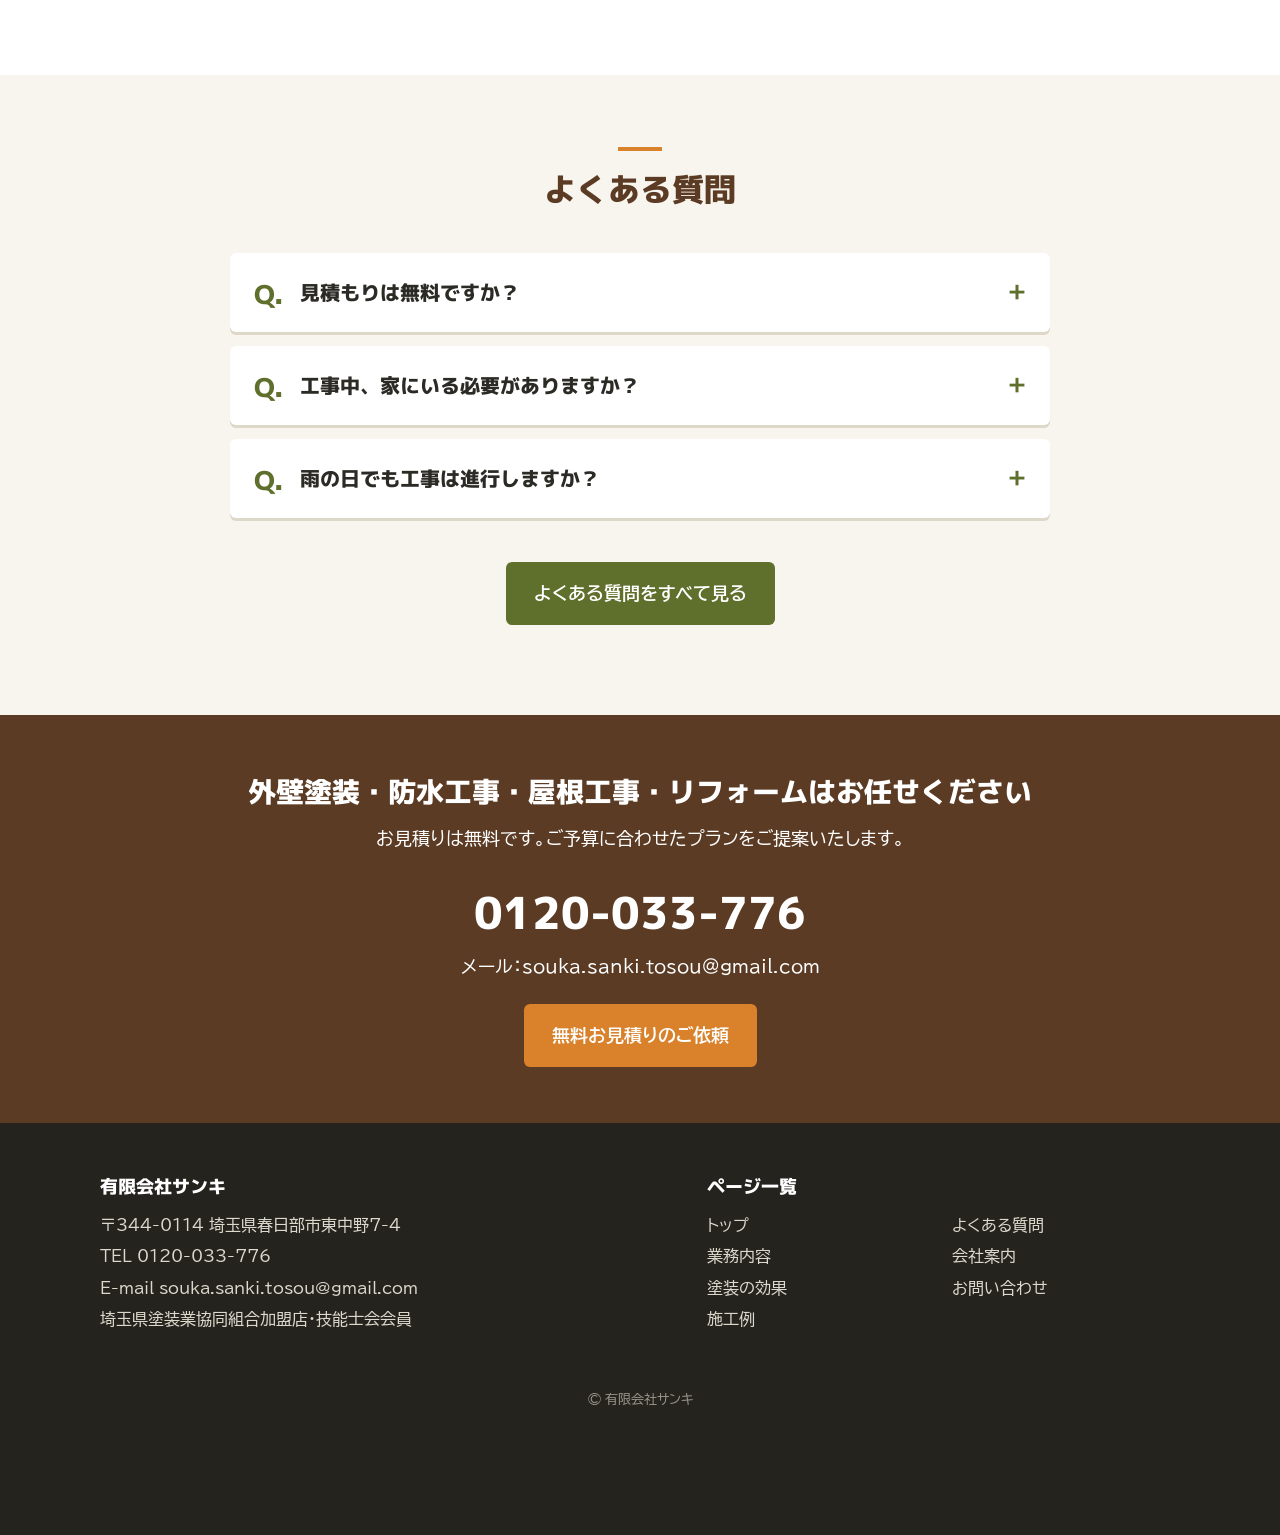
==== commit 9c95b49b: "アフターケアの写真を施工写真に差し替え Co-Authored-By: Claude Opus 5.5 <noreply@anthropic.com> Claude-Session: https://" ====
--- a/index.html
+++ b/index.html
@@ -54,7 +54,7 @@
 
 <section class="sec alt"><div class="wrap">
   <div class="sh"><h2>サンキのこだわり</h2><p>お客様に安心してお任せいただくために、4つのことを大切にしています。</p></div>
-  <div class="pt"><div class="item"><img src="img/pa1.jpg" alt="地域密着型" loading="lazy" onerror="if(!this.dataset.t){this.dataset.t=1;this.src='https://tosou-sanki.com/img/pa1.jpg'}"><div><h3>地域密着型</h3><p>春日部市を中心に、川口市・越谷市・三郷市・吉川市・松伏町・上尾市・さいたま市・白岡市など、埼玉県全域に対応しております。また、千葉県・茨城県からもご依頼をいただいており、お客様からのご紹介を通じて、多くのご縁をいただいております。</p></div></div><div class="item"><img src="img/pa2.jpg" alt="完全自社施工" loading="lazy" onerror="if(!this.dataset.t){this.dataset.t=1;this.src='https://tosou-sanki.com/img/pa2.jpg'}"><div><h3>完全自社施工</h3><p>下請けには一切出さず、一流メーカーの質の高い材料と質の高い技術で施工いたします。作業の確認には、代表が必ず同行いたします。</p></div></div><div class="item"><img src="img/pa3.jpg" alt="お見積り無料" loading="lazy" onerror="if(!this.dataset.t){this.dataset.t=1;this.src='https://tosou-sanki.com/img/pa3.jpg'}"><div><h3>お見積り無料</h3><p>お見積りは無料です。ご予算に合わせたプランをご提案いたしますので、お気軽にお問い合わせください。</p></div></div><div class="item"><img src="img/pa4.jpg" alt="万全のアフターケア" loading="lazy" onerror="if(!this.dataset.t){this.dataset.t=1;this.src='https://tosou-sanki.com/img/pa4.jpg'}"><div><h3>万全のアフターケア</h3><p>工事後には保証書を発行いたします。施工中の様子をおさめた写真アルバムも進呈しております。</p></div></div></div>
+  <div class="pt"><div class="item"><img src="img/pa1.jpg" alt="地域密着型" loading="lazy" onerror="if(!this.dataset.t){this.dataset.t=1;this.src='https://tosou-sanki.com/img/pa1.jpg'}"><div><h3>地域密着型</h3><p>春日部市を中心に、川口市・越谷市・三郷市・吉川市・松伏町・上尾市・さいたま市・白岡市など、埼玉県全域に対応しております。また、千葉県・茨城県からもご依頼をいただいており、お客様からのご紹介を通じて、多くのご縁をいただいております。</p></div></div><div class="item"><img src="img/pa2.jpg" alt="完全自社施工" loading="lazy" onerror="if(!this.dataset.t){this.dataset.t=1;this.src='https://tosou-sanki.com/img/pa2.jpg'}"><div><h3>完全自社施工</h3><p>下請けには一切出さず、一流メーカーの質の高い材料と質の高い技術で施工いたします。作業の確認には、代表が必ず同行いたします。</p></div></div><div class="item"><img src="img/pa3.jpg" alt="お見積り無料" loading="lazy" onerror="if(!this.dataset.t){this.dataset.t=1;this.src='https://tosou-sanki.com/img/pa3.jpg'}"><div><h3>お見積り無料</h3><p>お見積りは無料です。ご予算に合わせたプランをご提案いたしますので、お気軽にお問い合わせください。</p></div></div><div class="item"><img src="img/e2.jpg" alt="万全のアフターケア" loading="lazy" onerror="if(!this.dataset.t){this.dataset.t=1;this.src='https://tosou-sanki.com/img/e2.jpg'}"><div><h3>万全のアフターケア</h3><p>工事後には保証書を発行いたします。施工中の様子をおさめた写真アルバムも進呈しております。</p></div></div></div>
 </div></section>
 
 <section class="sec"><div class="wrap">
